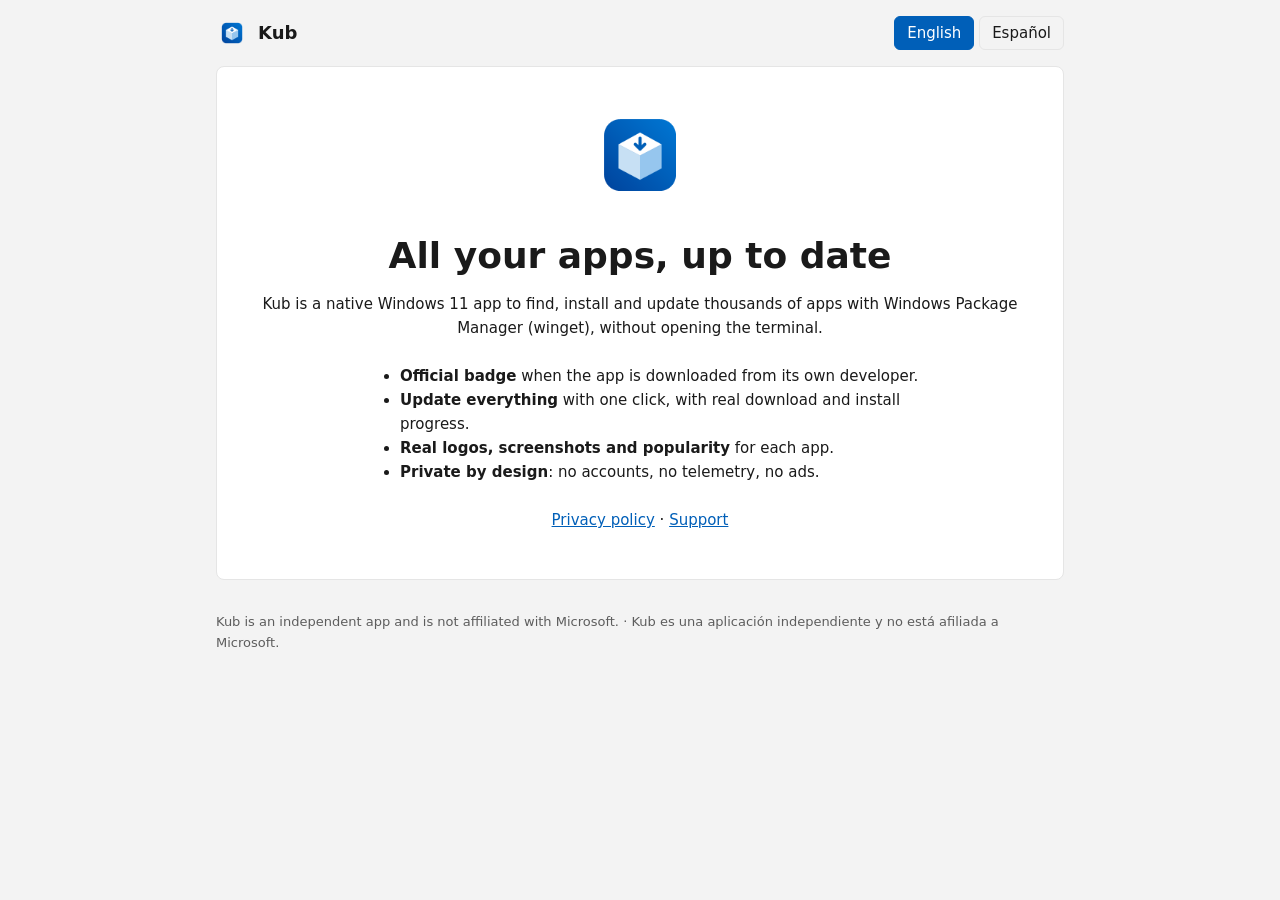
==== index.html @ 24a94739 "Web y política de privacidad de Kub Co-Authored-By: Claude Opus 5.5 <noreply@anthropic.com>" ====
<!doctype html>
<html lang="en">
<head>
  <meta charset="utf-8">
  <meta name="viewport" content="width=device-width, initial-scale=1">
  <title>Kub — Apps for Windows 11, without the terminal</title>
  <meta name="description" content="Kub is a native Windows 11 app to find, install and update apps with Windows Package Manager (winget).">
  <link rel="icon" href="favicon.ico">
  <link rel="stylesheet" href="style.css">
</head>
<body>
  <header class="top">
    <a class="brand" href="./"><img src="icon.png" alt="" width="32" height="32"> Kub</a>
    <nav class="lang">
      <button data-lang="en">English</button>
      <button data-lang="es">Español</button>
    </nav>
  </header>

  <main>
    <section class="hero" data-content="en">
      <img src="icon.png" alt="Kub icon" width="112" height="112">
      <h1>All your apps, up to date</h1>
      <p>Kub is a native Windows 11 app to find, install and update thousands of apps with Windows Package Manager (winget), without opening the terminal.</p>
      <ul class="features">
        <li><strong>Official badge</strong> when the app is downloaded from its own developer.</li>
        <li><strong>Update everything</strong> with one click, with real download and install progress.</li>
        <li><strong>Real logos, screenshots and popularity</strong> for each app.</li>
        <li><strong>Private by design</strong>: no accounts, no telemetry, no ads.</li>
      </ul>
      <p class="links"><a href="privacy.html">Privacy policy</a> · <a href="mailto:kubms26@gmail.com">Support</a></p>
    </section>

    <section class="hero" data-content="es" hidden>
      <img src="icon.png" alt="Icono de Kub" width="112" height="112">
      <h1>Todas tus aplicaciones, al día</h1>
      <p>Kub es una aplicación nativa de Windows 11 para buscar, instalar y actualizar miles de aplicaciones con el Administrador de paquetes de Windows (winget), sin abrir la terminal.</p>
      <ul class="features">
        <li><strong>Etiqueta «Oficial»</strong> cuando la app se descarga de su propio desarrollador.</li>
        <li><strong>Actualízalo todo</strong> con un clic, con el progreso real de la descarga y la instalación.</li>
        <li><strong>Logotipos, capturas y popularidad reales</strong> de cada aplicación.</li>
        <li><strong>Privada por diseño</strong>: sin cuentas, sin telemetría y sin anuncios.</li>
      </ul>
      <p class="links"><a href="privacy.html">Política de privacidad</a> · <a href="mailto:kubms26@gmail.com">Soporte</a></p>
    </section>
  </main>

  <footer class="muted">Kub is an independent app and is not affiliated with Microsoft. · Kub es una aplicación independiente y no está afiliada a Microsoft.</footer>
  <script src="lang.js"></script>
</body>
</html>
---- style.css ----
:root {
  --bg: #f3f3f3;
  --card: #ffffff;
  --text: #1a1a1a;
  --muted: #5d5d5d;
  --accent: #005fb8;
  --border: #e5e5e5;
  color-scheme: light;
}

@media (prefers-color-scheme: dark) {
  :root {
    --bg: #202020;
    --card: #2b2b2b;
    --text: #ffffff;
    --muted: #c5c5c5;
    --accent: #60cdff;
    --border: #3a3a3a;
    color-scheme: dark;
  }
}

* { box-sizing: border-box; }

body {
  margin: 0;
  background: var(--bg);
  color: var(--text);
  font: 15px/1.6 "Segoe UI Variable Text", "Segoe UI", system-ui, sans-serif;
}

.top {
  display: flex;
  align-items: center;
  justify-content: space-between;
  max-width: 880px;
  margin: 0 auto;
  padding: 16px;
}

.brand {
  display: flex;
  align-items: center;
  gap: 10px;
  color: var(--text);
  text-decoration: none;
  font-weight: 600;
  font-size: 18px;
}

.lang button {
  background: transparent;
  border: 1px solid var(--border);
  color: var(--text);
  border-radius: 6px;
  padding: 4px 12px;
  font: inherit;
  cursor: pointer;
}

.lang button[aria-pressed="true"] {
  background: var(--accent);
  border-color: var(--accent);
  color: #fff;
}

@media (prefers-color-scheme: dark) {
  .lang button[aria-pressed="true"] { color: #000; }
}

main {
  max-width: 880px;
  margin: 0 auto;
  padding: 0 16px 32px;
}

article, .hero {
  background: var(--card);
  border: 1px solid var(--border);
  border-radius: 8px;
  padding: 32px;
}

.hero { text-align: center; }
.hero h1 { font-size: 36px; line-height: 1.2; margin: 16px 0 8px; }
.features { text-align: left; max-width: 560px; margin: 24px auto; }

h1 { font-weight: 600; }
h2 { font-size: 20px; font-weight: 600; margin-top: 28px; }
a { color: var(--accent); }
code { font-family: Consolas, monospace; font-size: 13px; overflow-wrap: anywhere; }
.muted { color: var(--muted); }

footer {
  max-width: 880px;
  margin: 0 auto;
  padding: 0 16px 32px;
  font-size: 13px;
}

@media (max-width: 600px) {
  article, .hero { padding: 20px; }
  .hero h1 { font-size: 28px; }
}
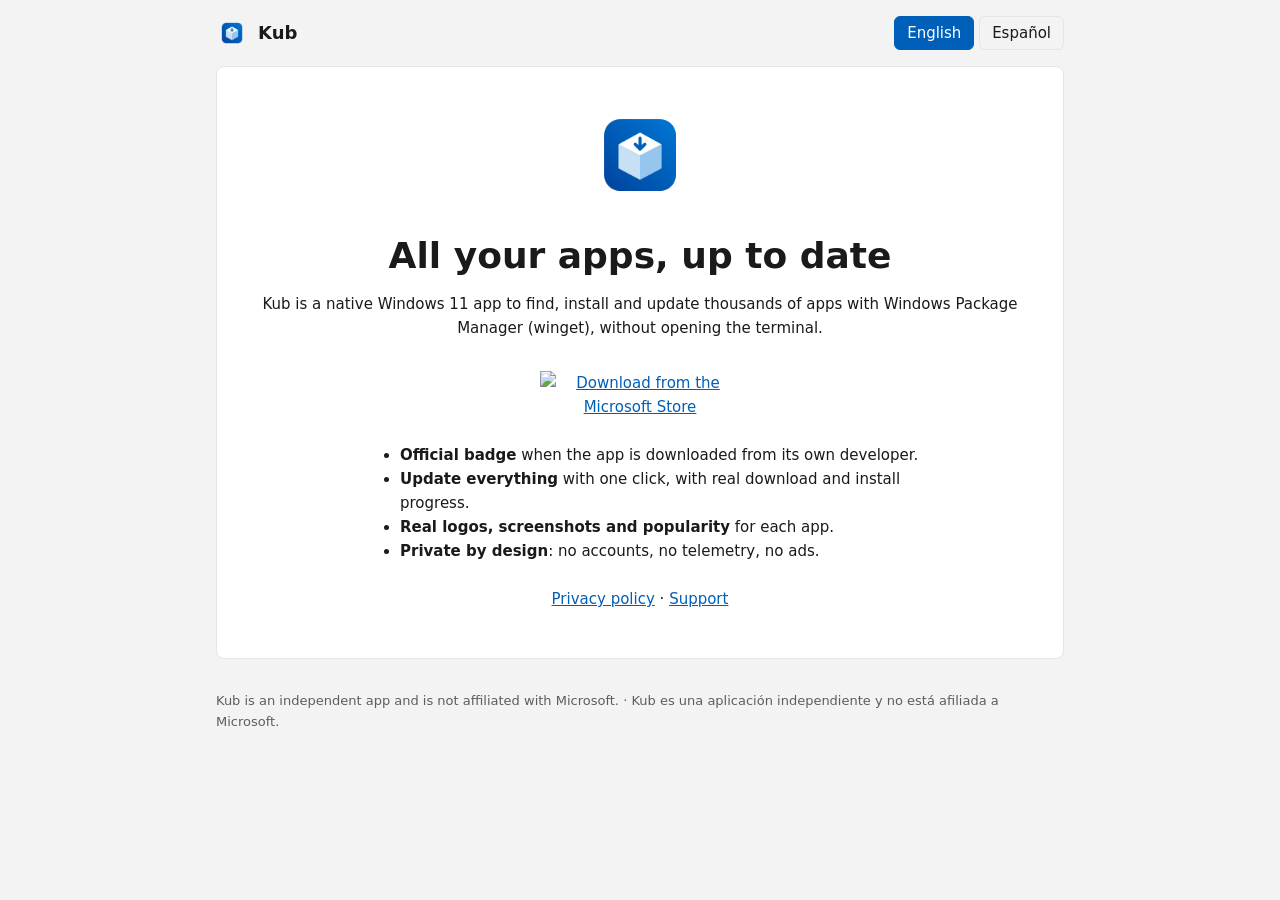
==== commit 73408ab2: "Add Microsoft Store download badge Co-Authored-By: Claude Opus 5.5 <noreply@anthropic.com>" ====
--- a/index.html
+++ b/index.html
@@ -22,6 +22,7 @@
       <img src="icon.png" alt="Kub icon" width="112" height="112">
       <h1>All your apps, up to date</h1>
       <p>Kub is a native Windows 11 app to find, install and update thousands of apps with Windows Package Manager (winget), without opening the terminal.</p>
+      <a class="store-badge" href="https://apps.microsoft.com/detail/9PN9TH10ZSKW?mode=direct"><img src="https://get.microsoft.com/images/en-us%20dark.svg" alt="Download from the Microsoft Store" width="200"></a>
       <ul class="features">
         <li><strong>Official badge</strong> when the app is downloaded from its own developer.</li>
         <li><strong>Update everything</strong> with one click, with real download and install progress.</li>
@@ -35,6 +36,7 @@
       <img src="icon.png" alt="Icono de Kub" width="112" height="112">
       <h1>Todas tus aplicaciones, al día</h1>
       <p>Kub es una aplicación nativa de Windows 11 para buscar, instalar y actualizar miles de aplicaciones con el Administrador de paquetes de Windows (winget), sin abrir la terminal.</p>
+      <a class="store-badge" href="https://apps.microsoft.com/detail/9PN9TH10ZSKW?mode=direct"><img src="https://get.microsoft.com/images/es%20dark.svg" alt="Descargar en Microsoft Store" width="200"></a>
       <ul class="features">
         <li><strong>Etiqueta «Oficial»</strong> cuando la app se descarga de su propio desarrollador.</li>
         <li><strong>Actualízalo todo</strong> con un clic, con el progreso real de la descarga y la instalación.</li>
--- a/style.css
+++ b/style.css
@@ -83,6 +83,8 @@
 
 .hero { text-align: center; }
 .hero h1 { font-size: 36px; line-height: 1.2; margin: 16px 0 8px; }
+.store-badge { display: inline-block; margin-top: 16px; }
+.store-badge img { display: block; height: auto; }
 .features { text-align: left; max-width: 560px; margin: 24px auto; }
 
 h1 { font-weight: 600; }
